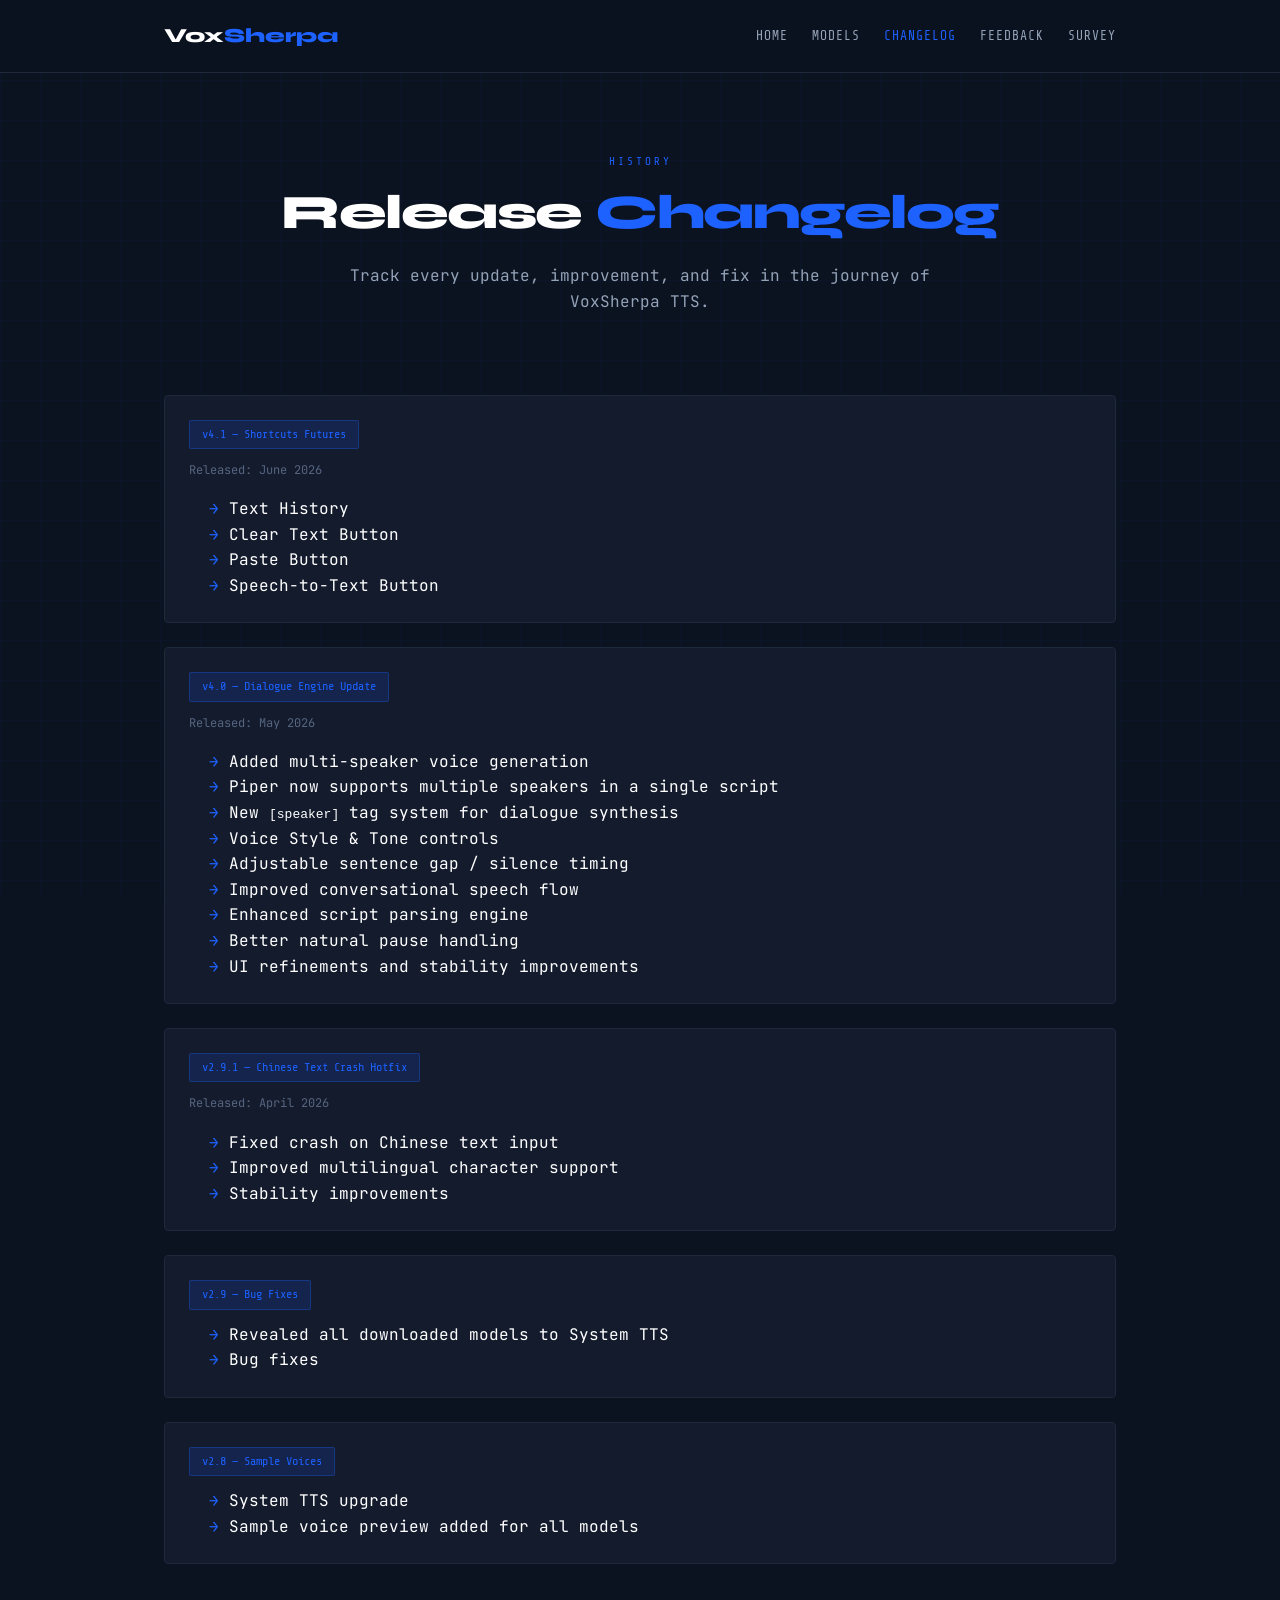
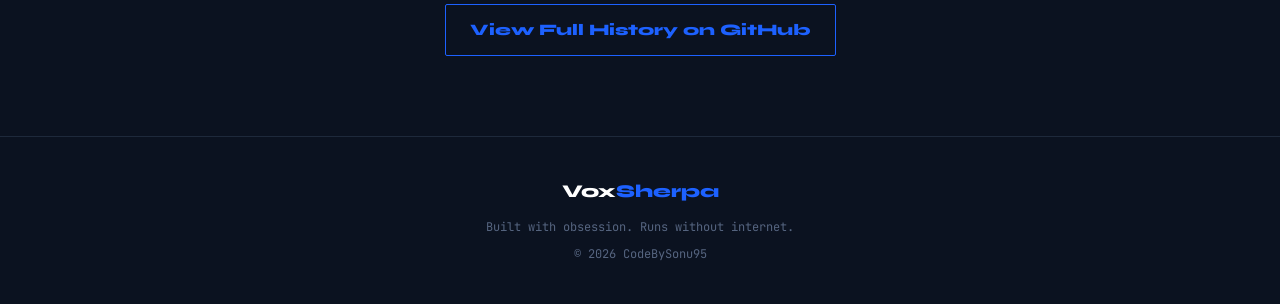
==== docs/site/changelog/index.html @ 15f7eb77 "Add website to docs folder and update root index.html" ====
<!DOCTYPE html>
<html lang="en">
<head>
  <meta charset="UTF-8">
  <meta name="viewport" content="width=device-width, initial-scale=1.0">
  <title>Changelog — VoxSherpa TTS</title>
  <link href="https://fonts.googleapis.com/css2?family=Share+Tech+Mono&family=Syne:wght@400;700;800&family=JetBrains+Mono:wght@300;400;700&display=swap" rel="stylesheet">
  <link rel="stylesheet" href="../css/style.css">
  <style>
    .version-tag {
      display: inline-block;
      padding: 4px 12px;
      background: var(--blue-dim);
      color: var(--blue);
      border: 1px solid rgba(29, 97, 255, 0.3);
      border-radius: 2px;
      font-family: 'Share Tech Mono', monospace;
      font-size: 12px;
      margin-bottom: 12px;
    }
    .change-list {
      list-style: none;
      margin-left: 20px;
    }
    .change-list li::before {
      content: "→";
      color: var(--blue);
      margin-right: 10px;
      font-weight: bold;
    }
    .release-date {
      font-size: 12px;
      color: var(--text-dim);
      margin-bottom: 16px;
    }
  </style>
</head>
<body>
  <nav>
    <div class="container">
      <a href="../../index.html" class="logo">Vox<span>Sherpa</span></a>
      <div class="nav-links">
        <a href="../../index.html">Home</a>
        <a href="../models/index.html">Models</a>
        <a href="index.html" class="active">Changelog</a>
        <a href="../feedback/index.html">Feedback</a>
        <a href="../survey/index.html">Survey</a>
      </div>
    </div>
  </nav>

  <header class="hero">
    <div class="container">
      <div class="section-label">History</div>
      <h1 class="section-title">Release <span class="hl">Changelog</span></h1>
      <p style="color:var(--text-mid); max-width:600px; margin:0 auto;">Track every update, improvement, and fix in the journey of VoxSherpa TTS.</p>
    </div>
  </header>

  <section>
    <div class="container">
      
      <div class="card">
        <div class="version-tag">v4.1 — Shortcuts Futures</div>
        <div class="release-date">Released: June 2026</div>
        <ul class="change-list">
          <li>Text History</li>
          <li>Clear Text Button</li>
          <li>Paste Button</li>
          <li>Speech-to-Text Button</li>
        </ul>
      </div>

      <div class="card">
        <div class="version-tag">v4.0 — Dialogue Engine Update</div>
        <div class="release-date">Released: May 2026</div>
        <ul class="change-list">
          <li>Added multi-speaker voice generation</li>
          <li>Piper now supports multiple speakers in a single script</li>
          <li>New <code>[speaker]</code> tag system for dialogue synthesis</li>
          <li>Voice Style & Tone controls</li>
          <li>Adjustable sentence gap / silence timing</li>
          <li>Improved conversational speech flow</li>
          <li>Enhanced script parsing engine</li>
          <li>Better natural pause handling</li>
          <li>UI refinements and stability improvements</li>
        </ul>
      </div>

      <div class="card">
        <div class="version-tag">v2.9.1 — Chinese Text Crash Hotfix</div>
        <div class="release-date">Released: April 2026</div>
        <ul class="change-list">
          <li>Fixed crash on Chinese text input</li>
          <li>Improved multilingual character support</li>
          <li>Stability improvements</li>
        </ul>
      </div>

      <div class="card">
        <div class="version-tag">v2.9 — Bug Fixes</div>
        <ul class="change-list">
          <li>Revealed all downloaded models to System TTS</li>
          <li>Bug fixes</li>
        </ul>
      </div>

      <div class="card">
        <div class="version-tag">v2.8 — Sample Voices</div>
        <ul class="change-list">
          <li>System TTS upgrade</li>
          <li>Sample voice preview added for all models</li>
        </ul>
      </div>

      <div style="text-align:center; margin-top:40px;">
        <a href="https://github.com/CodeBySonu95/VoxSherpa-TTS/blob/main/docs/CHANGELOG.md" class="btn btn-outline">View Full History on GitHub</a>
      </div>

    </div>
  </section>

  <footer>
    <div class="container">
      <div class="footer-logo">Vox<span>Sherpa</span></div>
      <p class="footer-text">Built with obsession. Runs without internet.</p>
      <p class="footer-text" style="margin-top:8px;">&copy; 2026 CodeBySonu95</p>
    </div>
  </footer>
</body>
</html>
---- docs/site/css/style.css ----
:root {
  --bg: #0B1220;
  --bg2: #131B2D;
  --surface: #1A2235;
  --border: #1E293B;
  --blue: #1D61FF;
  --blue-dim: rgba(29, 97, 255, 0.15);
  --blue-glow: 0 0 24px rgba(29, 97, 255, 0.4);
  --text: #FFFFFF;
  --text-mid: #94A3B8;
  --text-dim: #566580;
  --text-dark: #2D3A4F;
  --green: #10b981;
  --amber: #f59e0b;
  --red: #ef4444;
}

* {
  margin: 0;
  padding: 0;
  box-sizing: border-box;
}

html {
  scroll-behavior: smooth;
}

body {
  background: var(--bg);
  color: var(--text);
  font-family: 'JetBrains Mono', monospace;
  overflow-x: hidden;
  line-height: 1.6;
}

/* GRID BG */
body::before {
  content: '';
  position: fixed;
  inset: 0;
  background-image: linear-gradient(rgba(29, 97, 255, 0.04) 1px, transparent 1px),
    linear-gradient(90deg, rgba(29, 97, 255, 0.04) 1px, transparent 1px);
  background-size: 40px 40px;
  pointer-events: none;
  z-index: 0;
}

.container {
  max-width: 1000px;
  margin: 0 auto;
  padding: 0 24px;
  position: relative;
  z-index: 2;
}

/* NAVBAR */
nav {
  padding: 20px 0;
  border-bottom: 1px solid var(--border);
  background: rgba(11, 18, 32, 0.8);
  backdrop-filter: blur(10px);
  position: sticky;
  top: 0;
  z-index: 100;
}

nav .container {
  display: flex;
  justify-content: space-between;
  align-items: center;
}

.logo {
  font-family: 'Syne', sans-serif;
  font-weight: 800;
  font-size: 20px;
  text-decoration: none;
  color: var(--text);
}

.logo span {
  color: var(--blue);
}

.nav-links {
  display: flex;
  gap: 24px;
}

.nav-links a {
  text-decoration: none;
  color: var(--text-mid);
  font-size: 13px;
  font-family: 'Share Tech Mono', monospace;
  text-transform: uppercase;
  letter-spacing: 1px;
  transition: color 0.3s;
}

.nav-links a:hover, .nav-links a.active {
  color: var(--blue);
}

/* HERO SECTION */
.hero {
  padding: 80px 0;
  text-align: center;
}

.section-label {
  font-family: 'Share Tech Mono', monospace;
  font-size: 11px;
  color: var(--blue);
  letter-spacing: 3px;
  text-transform: uppercase;
  margin-bottom: 16px;
}

.section-title {
  font-family: 'Syne', sans-serif;
  font-size: clamp(32px, 5vw, 48px);
  font-weight: 800;
  letter-spacing: -1.5px;
  line-height: 1.1;
  margin-bottom: 24px;
}

.hl {
  color: var(--blue);
}

/* CARDS */
.card {
  background: var(--bg2);
  border: 1px solid var(--border);
  border-radius: 4px;
  padding: 24px;
  margin-bottom: 24px;
  transition: transform 0.3s, border-color 0.3s;
}

.card:hover {
  border-color: rgba(29, 97, 255, 0.5);
  transform: translateY(-4px);
}

/* BUTTONS */
.btn {
  display: inline-flex;
  align-items: center;
  gap: 10px;
  padding: 12px 24px;
  border-radius: 2px;
  font-family: 'Syne', sans-serif;
  font-weight: 800;
  text-decoration: none;
  transition: all 0.3s;
  cursor: pointer;
  border: none;
}

.btn-primary {
  background: var(--blue);
  color: #fff;
}

.btn-primary:hover {
  background: #1450e0;
  box-shadow: var(--blue-glow);
}

.btn-outline {
  background: transparent;
  border: 1px solid var(--blue);
  color: var(--blue);
}

.btn-outline:hover {
  background: var(--blue-dim);
}

/* TABLES */
table {
  width: 100%;
  border-collapse: collapse;
  margin: 20px 0;
}

th {
  text-align: left;
  padding: 12px;
  border-bottom: 2px solid var(--border);
  color: var(--text-dim);
  font-family: 'Share Tech Mono', monospace;
  text-transform: uppercase;
  font-size: 12px;
}

td {
  padding: 12px;
  border-bottom: 1px solid var(--border);
  font-size: 14px;
}

/* FORMS */
.form-group {
  margin-bottom: 20px;
}

label {
  display: block;
  margin-bottom: 8px;
  font-size: 13px;
  color: var(--text-mid);
}

input, textarea, select {
  width: 100%;
  padding: 12px;
  background: var(--surface);
  border: 1px solid var(--border);
  color: var(--text);
  font-family: 'JetBrains Mono', monospace;
  border-radius: 4px;
}

input:focus, textarea:focus {
  outline: none;
  border-color: var(--blue);
}

/* FOOTER */
footer {
  padding: 40px 0;
  border-top: 1px solid var(--border);
  text-align: center;
  margin-top: 80px;
}

.footer-logo {
  font-family: 'Syne', sans-serif;
  font-weight: 800;
  font-size: 18px;
  margin-bottom: 12px;
}

.footer-logo span {
  color: var(--blue);
}

.footer-text {
  color: var(--text-dim);
  font-size: 12px;
}
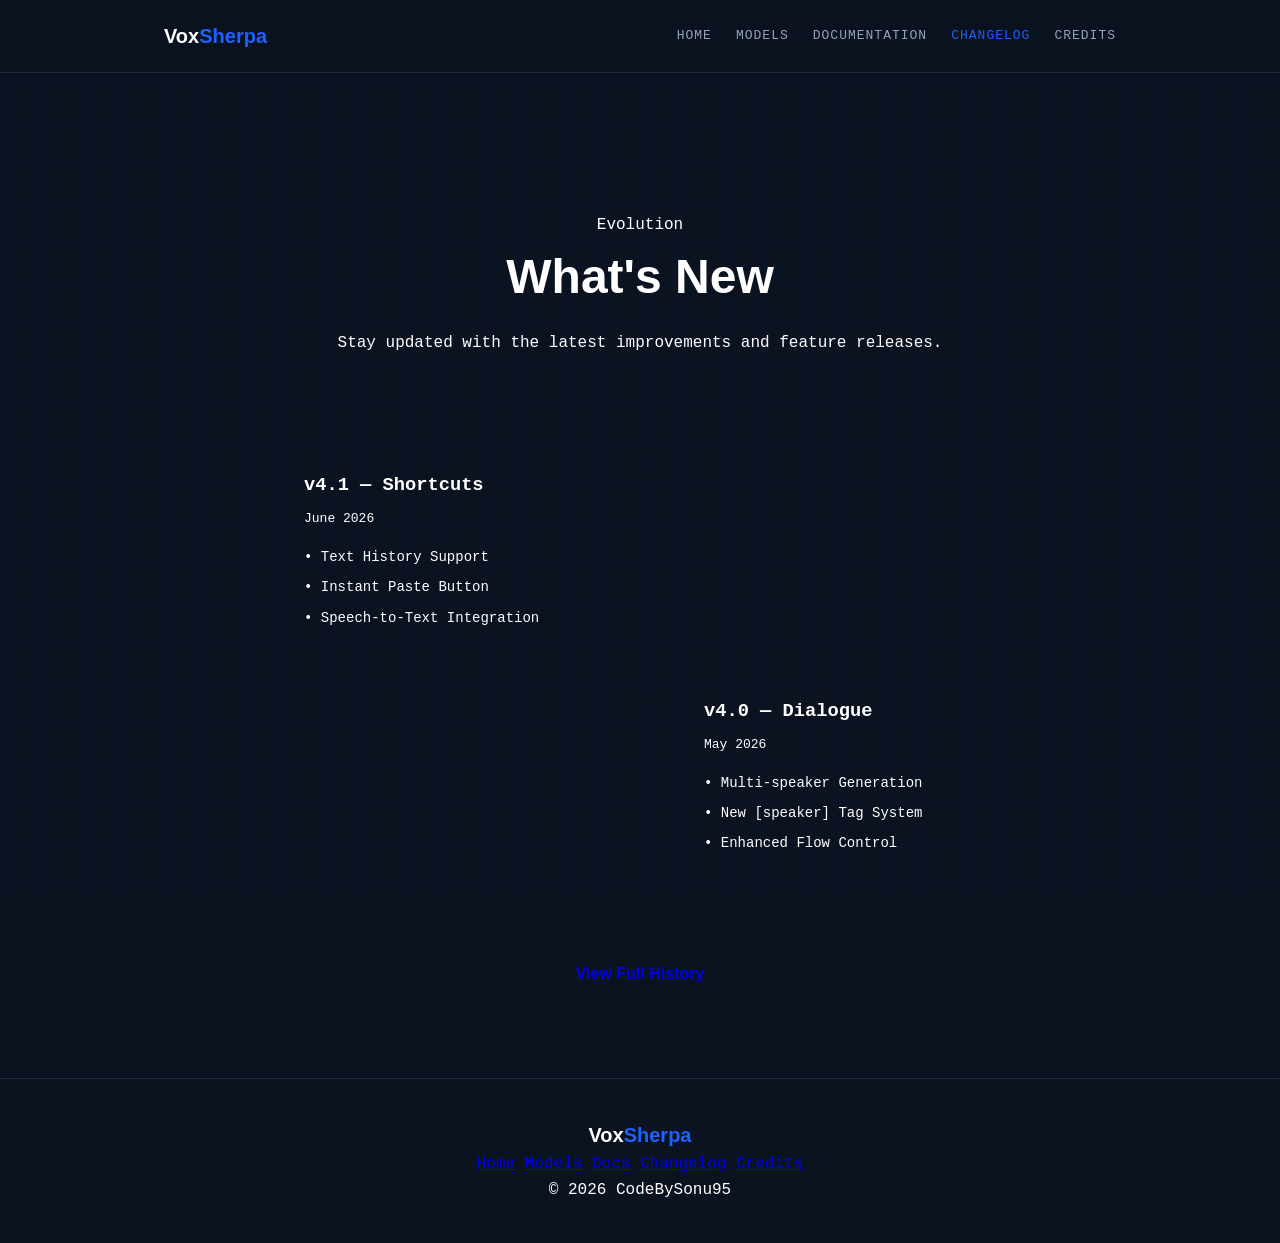
==== commit 61a46407: "Final Polish: Fix home links, connect to sonusingh9572 repo, improve credits with Pocket TTS, and up" ====
--- a/docs/site/changelog/index.html
+++ b/docs/site/changelog/index.html
@@ -4,127 +4,124 @@
   <meta charset="UTF-8">
   <meta name="viewport" content="width=device-width, initial-scale=1.0">
   <title>Changelog — VoxSherpa TTS</title>
-  <link href="https://fonts.googleapis.com/css2?family=Share+Tech+Mono&family=Syne:wght@400;700;800&family=JetBrains+Mono:wght@300;400;700&display=swap" rel="stylesheet">
   <link rel="stylesheet" href="../css/style.css">
   <style>
-    .version-tag {
-      display: inline-block;
-      padding: 4px 12px;
-      background: var(--blue-dim);
-      color: var(--blue);
-      border: 1px solid rgba(29, 97, 255, 0.3);
-      border-radius: 2px;
-      font-family: 'Share Tech Mono', monospace;
-      font-size: 12px;
-      margin-bottom: 12px;
+    .timeline {
+      position: relative;
+      max-width: 800px;
+      margin: 0 auto;
     }
-    .change-list {
-      list-style: none;
-      margin-left: 20px;
+    .timeline::after {
+      content: '';
+      position: absolute;
+      width: 2px;
+      background: var(--glass-border);
+      top: 0;
+      bottom: 0;
+      left: 50%;
+      margin-left: -1px;
     }
-    .change-list li::before {
-      content: "→";
-      color: var(--blue);
-      margin-right: 10px;
-      font-weight: bold;
+    .release-card {
+      padding: 10px 40px;
+      position: relative;
+      background: inherit;
+      width: 50%;
     }
-    .release-date {
-      font-size: 12px;
-      color: var(--text-dim);
-      margin-bottom: 16px;
+    .release-card::after {
+      content: '';
+      position: absolute;
+      width: 16px;
+      height: 16px;
+      right: -8px;
+      background-color: var(--primary);
+      border: 4px solid var(--bg);
+      top: 15px;
+      border-radius: 50%;
+      z-index: 1;
+    }
+    .left { left: 0; }
+    .right { left: 50%; }
+    .right::after { left: -8px; }
+    .content {
+      padding: 24px;
+      background: var(--glass);
+      border: 1px solid var(--glass-border);
+      border-radius: 16px;
+    }
+    @media screen and (max-width: 600px) {
+      .timeline::after { left: 31px; }
+      .release-card { width: 100%; padding-left: 70px; padding-right: 25px; }
+      .release-card::after { left: 23px; }
+      .right { left: 0%; }
     }
   </style>
 </head>
 <body>
-  <nav>
+  <div class="bg-gradient"></div>
+  
+  <nav id="navbar" class="scrolled">
     <div class="container">
-      <a href="../../index.html" class="logo">Vox<span>Sherpa</span></a>
+      <a href="../../../index.html" class="logo">Vox<span>Sherpa</span></a>
       <div class="nav-links">
-        <a href="../../index.html">Home</a>
+        <a href="../../../index.html">Home</a>
         <a href="../models/index.html">Models</a>
+        <a href="../docs/index.html">Documentation</a>
         <a href="index.html" class="active">Changelog</a>
-        <a href="../feedback/index.html">Feedback</a>
-        <a href="../survey/index.html">Survey</a>
+        <a href="../credits/index.html">Credits</a>
       </div>
     </div>
   </nav>
 
-  <header class="hero">
-    <div class="container">
-      <div class="section-label">History</div>
-      <h1 class="section-title">Release <span class="hl">Changelog</span></h1>
-      <p style="color:var(--text-mid); max-width:600px; margin:0 auto;">Track every update, improvement, and fix in the journey of VoxSherpa TTS.</p>
+  <main class="container" style="padding-top: 140px;">
+    <div style="text-align: center; margin-bottom: 80px;">
+      <div class="hero-badge">Evolution</div>
+      <h1 style="font-family: 'Plus Jakarta Sans', sans-serif; font-size: 48px; font-weight: 800; margin-bottom: 16px;">What's New</h1>
+      <p style="color: var(--text-muted);">Stay updated with the latest improvements and feature releases.</p>
     </div>
-  </header>
 
-  <section>
-    <div class="container">
-      
-      <div class="card">
-        <div class="version-tag">v4.1 — Shortcuts Futures</div>
-        <div class="release-date">Released: June 2026</div>
-        <ul class="change-list">
-          <li>Text History</li>
-          <li>Clear Text Button</li>
-          <li>Paste Button</li>
-          <li>Speech-to-Text Button</li>
-        </ul>
+    <div class="timeline">
+      <div class="release-card left">
+        <div class="content">
+          <h3 style="color: var(--primary); margin-bottom: 8px;">v4.1 — Shortcuts</h3>
+          <p style="font-size: 13px; color: var(--text-muted); margin-bottom: 16px;">June 2026</p>
+          <ul style="list-style: none; font-size: 14px; color: var(--text-muted); display: grid; gap: 8px;">
+            <li>• Text History Support</li>
+            <li>• Instant Paste Button</li>
+            <li>• Speech-to-Text Integration</li>
+          </ul>
+        </div>
       </div>
-
-      <div class="card">
-        <div class="version-tag">v4.0 — Dialogue Engine Update</div>
-        <div class="release-date">Released: May 2026</div>
-        <ul class="change-list">
-          <li>Added multi-speaker voice generation</li>
-          <li>Piper now supports multiple speakers in a single script</li>
-          <li>New <code>[speaker]</code> tag system for dialogue synthesis</li>
-          <li>Voice Style & Tone controls</li>
-          <li>Adjustable sentence gap / silence timing</li>
-          <li>Improved conversational speech flow</li>
-          <li>Enhanced script parsing engine</li>
-          <li>Better natural pause handling</li>
-          <li>UI refinements and stability improvements</li>
-        </ul>
+      <div class="release-card right">
+        <div class="content">
+          <h3 style="color: var(--secondary); margin-bottom: 8px;">v4.0 — Dialogue</h3>
+          <p style="font-size: 13px; color: var(--text-muted); margin-bottom: 16px;">May 2026</p>
+          <ul style="list-style: none; font-size: 14px; color: var(--text-muted); display: grid; gap: 8px;">
+            <li>• Multi-speaker Generation</li>
+            <li>• New [speaker] Tag System</li>
+            <li>• Enhanced Flow Control</li>
+          </ul>
+        </div>
       </div>
-
-      <div class="card">
-        <div class="version-tag">v2.9.1 — Chinese Text Crash Hotfix</div>
-        <div class="release-date">Released: April 2026</div>
-        <ul class="change-list">
-          <li>Fixed crash on Chinese text input</li>
-          <li>Improved multilingual character support</li>
-          <li>Stability improvements</li>
-        </ul>
-      </div>
-
-      <div class="card">
-        <div class="version-tag">v2.9 — Bug Fixes</div>
-        <ul class="change-list">
-          <li>Revealed all downloaded models to System TTS</li>
-          <li>Bug fixes</li>
-        </ul>
-      </div>
-
-      <div class="card">
-        <div class="version-tag">v2.8 — Sample Voices</div>
-        <ul class="change-list">
-          <li>System TTS upgrade</li>
-          <li>Sample voice preview added for all models</li>
-        </ul>
-      </div>
-
-      <div style="text-align:center; margin-top:40px;">
-        <a href="https://github.com/CodeBySonu95/VoxSherpa-TTS/blob/main/docs/CHANGELOG.md" class="btn btn-outline">View Full History on GitHub</a>
-      </div>
-
     </div>
-  </section>
+    
+    <div style="text-align: center; margin-top: 60px;">
+      <a href="https://github.com/CodeBySonu95/VoxSherpa-TTS/blob/main/docs/CHANGELOG.md" class="btn btn-secondary">View Full History</a>
+    </div>
+  </main>
 
   <footer>
     <div class="container">
-      <div class="footer-logo">Vox<span>Sherpa</span></div>
-      <p class="footer-text">Built with obsession. Runs without internet.</p>
-      <p class="footer-text" style="margin-top:8px;">&copy; 2026 CodeBySonu95</p>
+      <div class="footer-content">
+        <a href="../../../index.html" class="logo">Vox<span>Sherpa</span></a>
+        <div class="footer-links">
+          <a href="../../../index.html">Home</a>
+          <a href="../models/index.html">Models</a>
+          <a href="../docs/index.html">Docs</a>
+          <a href="index.html">Changelog</a>
+          <a href="../credits/index.html">Credits</a>
+        </div>
+      </div>
+      <p class="copyright">&copy; 2026 CodeBySonu95</p>
     </div>
   </footer>
 </body>
